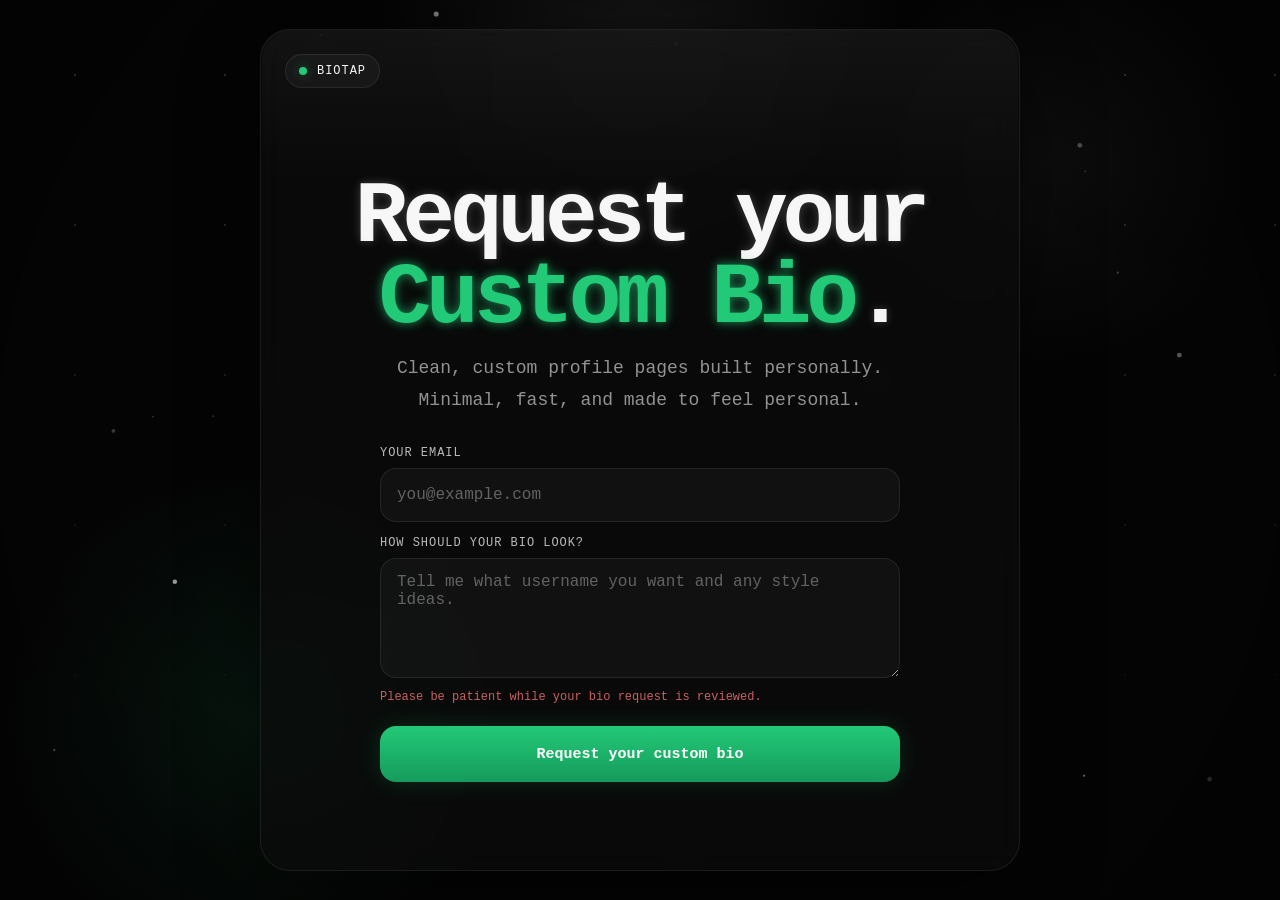
==== index.html @ 5b909a06 "Add files via upload" ====
<!DOCTYPE html>
<html lang="en">
<head>
    <meta charset="UTF-8" />
    <meta name="viewport" content="width=device-width, initial-scale=1" />
    <title>Biotap</title>
    <style>
        :root {
            color-scheme: dark;
            --bg: #050505;
            --panel: rgba(255, 255, 255, 0.035);
            --border: rgba(255, 255, 255, 0.08);
            --text: rgba(255, 255, 255, 0.96);
            --muted: rgba(255, 255, 255, 0.56);
            --green: #22c977;
            --green-deep: #169b5c;
        }

        * {
            box-sizing: border-box;
        }

        html,
        body {
            margin: 0;
            min-height: 100%;
            background:
                radial-gradient(circle at top, rgba(255, 255, 255, 0.06), transparent 24%),
                radial-gradient(circle at 20% 80%, rgba(34, 201, 119, 0.09), transparent 20%),
                radial-gradient(circle at 82% 18%, rgba(255, 255, 255, 0.04), transparent 16%),
                var(--bg);
            color: var(--text);
            font-family: Consolas, "Courier New", monospace;
        }

        body {
            position: relative;
            min-height: 100vh;
            display: flex;
            align-items: center;
            justify-content: center;
            padding: 20px;
            overflow: hidden;
            user-select: none;
            -webkit-user-select: none;
        }

        body::before {
            content: "";
            position: fixed;
            inset: 0;
            pointer-events: none;
            opacity: 0.24;
            background-image: radial-gradient(circle, rgba(255, 255, 255, 0.88) 0 1px, transparent 1.5px);
            background-size: 150px 150px;
            mask-image: linear-gradient(180deg, rgba(0, 0, 0, 0.95), transparent 90%);
        }

        body::after {
            content: "";
            position: fixed;
            inset: 0;
            pointer-events: none;
            background: radial-gradient(circle at center, transparent 46%, rgba(0, 0, 0, 0.3) 100%);
        }

        #particles {
            position: fixed;
            inset: 0;
            width: 100%;
            height: 100%;
            pointer-events: none;
            z-index: 0;
        }

        .shell {
            position: relative;
            width: min(760px, 100%);
            padding: 24px;
            border-radius: 30px;
            background: rgba(12, 12, 12, 0.68);
            border: 1px solid var(--border);
            box-shadow:
                0 30px 80px rgba(0, 0, 0, 0.42),
                inset 0 1px 0 rgba(255, 255, 255, 0.05);
            backdrop-filter: blur(16px);
            -webkit-backdrop-filter: blur(16px);
            z-index: 1;
        }

        .shell::before {
            content: "";
            position: absolute;
            inset: 1px;
            border-radius: 29px;
            pointer-events: none;
            background: linear-gradient(180deg, rgba(255, 255, 255, 0.04), transparent 18%);
        }

        .brand {
            position: relative;
            display: inline-flex;
            align-items: center;
            gap: 10px;
            padding: 9px 13px;
            border-radius: 999px;
            background: var(--panel);
            border: 1px solid var(--border);
            font-size: 12px;
            letter-spacing: 0.08em;
            text-transform: uppercase;
        }

        .brand-dot {
            width: 8px;
            height: 8px;
            border-radius: 50%;
            background: var(--green);
            box-shadow: 0 0 12px rgba(34, 201, 119, 0.4);
        }

        .brand-tooltip {
            position: absolute;
            left: 0;
            bottom: calc(100% + 12px);
            transform: translateY(4px);
            padding: 8px 12px;
            border-radius: 999px;
            background: rgba(14, 14, 14, 0.84);
            border: 1px solid rgba(255, 255, 255, 0.08);
            box-shadow:
                0 10px 24px rgba(0, 0, 0, 0.24),
                inset 0 1px 0 rgba(255, 255, 255, 0.05);
            color: rgba(255, 255, 255, 0.92);
            font-size: 11px;
            letter-spacing: 0.04em;
            white-space: nowrap;
            opacity: 0;
            pointer-events: none;
            transition: opacity 0.18s ease, transform 0.18s ease;
        }

        .brand:hover .brand-tooltip {
            opacity: 1;
            transform: translateY(0);
        }

        .brand-tooltip-value {
            color: #9cff57;
            text-shadow:
                0 0 8px rgba(156, 255, 87, 0.55),
                0 0 16px rgba(156, 255, 87, 0.28);
        }

        .hero {
            padding: 72px 18px 64px;
            text-align: center;
        }

        h1 {
            margin: 18px 0 14px;
            font-size: clamp(44px, 9vw, 88px);
            line-height: 0.92;
            letter-spacing: -0.06em;
            text-shadow:
                0 0 8px rgba(255, 255, 255, 0.18),
                0 0 18px rgba(255, 255, 255, 0.08);
        }

        .hero-glow {
            display: inline-block;
            color: var(--green);
            text-shadow:
                0 0 8px rgba(34, 201, 119, 0.55),
                0 0 16px rgba(34, 201, 119, 0.28);
            animation: hero-glow-shift 4.6s ease-in-out infinite;
        }

        .hero-glow.fx-active {
            animation:
                hero-glow-shift 4.6s ease-in-out infinite,
                hero-flicker 0.42s steps(1, end) 1,
                hero-jitter 0.42s ease-in-out 1;
        }

        p {
            max-width: 520px;
            margin: 0 auto;
            color: var(--muted);
            font-size: clamp(15px, 2vw, 18px);
            line-height: 1.75;
        }

        .request-form {
            width: min(520px, 100%);
            margin: 30px auto 0;
            display: grid;
            gap: 14px;
            text-align: left;
        }

        .field {
            display: grid;
            gap: 8px;
        }

        .field-label {
            color: rgba(255, 255, 255, 0.72);
            font-size: 12px;
            letter-spacing: 0.08em;
            text-transform: uppercase;
        }

        .field-input,
        .field-textarea {
            width: 100%;
            border: 1px solid var(--border);
            border-radius: 16px;
            background: rgba(255, 255, 255, 0.035);
            color: var(--text);
            font: inherit;
            outline: none;
            user-select: text;
            -webkit-user-select: text;
            transition: border-color 0.18s ease, background 0.18s ease, box-shadow 0.18s ease;
        }

        .field-input {
            height: 54px;
            padding: 0 16px;
        }

        .field-textarea {
            min-height: 120px;
            padding: 14px 16px;
            resize: vertical;
        }

        .field-input::placeholder,
        .field-textarea::placeholder {
            color: rgba(255, 255, 255, 0.34);
        }

        .field-input:focus,
        .field-textarea:focus {
            border-color: rgba(34, 201, 119, 0.48);
            background: rgba(255, 255, 255, 0.05);
            box-shadow: 0 0 0 4px rgba(34, 201, 119, 0.08);
        }

        .field-note {
            margin-top: 2px;
            color: rgba(255, 120, 120, 0.78);
            font-size: 12px;
            line-height: 1.5;
        }

        .cta {
            min-width: 184px;
            height: 56px;
            padding: 0 24px;
            margin-top: 6px;
            border: 0;
            border-radius: 16px;
            display: inline-flex;
            align-items: center;
            justify-content: center;
            text-decoration: none;
            color: #fff;
            font: inherit;
            font-size: 15px;
            font-weight: 700;
            cursor: pointer;
            background: linear-gradient(180deg, var(--green), var(--green-deep));
            box-shadow: 0 0 24px rgba(34, 201, 119, 0.18);
            transition: transform 0.18s ease, filter 0.18s ease;
        }

        .cta:hover {
            transform: translateY(-2px);
            filter: brightness(1.04);
        }

        .success-note {
            margin: 18px auto 0;
            width: fit-content;
            max-width: 100%;
            padding: 10px 14px;
            border-radius: 999px;
            background: rgba(34, 201, 119, 0.12);
            border: 1px solid rgba(34, 201, 119, 0.22);
            color: rgba(255, 255, 255, 0.92);
            font-size: 13px;
            letter-spacing: 0.04em;
            display: none;
        }

        .success-note.visible {
            display: inline-flex;
            align-items: center;
            justify-content: center;
        }

        .success-note.error {
            background: rgba(255, 90, 90, 0.12);
            border-color: rgba(255, 90, 90, 0.22);
        }

        @keyframes hero-glow-shift {
            0%,
            100% {
                text-shadow:
                    0 0 8px rgba(34, 201, 119, 0.55),
                    0 0 16px rgba(34, 201, 119, 0.28);
            }

            50% {
                text-shadow:
                    0 0 10px rgba(34, 201, 119, 0.72),
                    0 0 24px rgba(34, 201, 119, 0.34);
            }
        }

        @keyframes hero-flicker {
            0%,
            100% {
                opacity: 1;
            }

            18%,
            42%,
            68% {
                opacity: 0.72;
            }

            26%,
            55%,
            78% {
                opacity: 0.92;
            }
        }

        @keyframes hero-jitter {
            0%,
            100% {
                transform: translate(0, 0);
            }

            20% {
                transform: translate(-2px, 0);
            }

            40% {
                transform: translate(2px, 0);
            }

            60% {
                transform: translate(-2px, 1px);
            }

            80% {
                transform: translate(2px, -1px);
            }
        }

        @media (max-width: 640px) {
            body {
                padding: 14px;
            }

            .shell {
                padding: 16px;
                border-radius: 24px;
            }

            .hero {
                padding: 54px 8px 48px;
            }
        }
    </style>
</head>
<body>
    <canvas id="particles"></canvas>

    <main class="shell">
        <div class="brand">
            <span class="brand-dot"></span>
            Biotap
            <span class="brand-tooltip">Total users: <span class="brand-tooltip-value">4</span></span>
        </div>

        <section class="hero">
            <h1>Request your <span class="hero-glow">Custom Bio</span>.</h1>
            <p>
                Clean, custom profile pages built personally.
                Minimal, fast, and made to feel personal.
            </p>
            <form class="request-form" id="request-form" action="https://formspree.io/f/mbdpnjya" method="POST">
                <label class="field">
                    <span class="field-label">Your email</span>
                    <input class="field-input" type="email" name="email" placeholder="you@example.com" required />
                </label>

                <label class="field">
                    <span class="field-label">How should your bio look?</span>
                    <textarea
                        class="field-textarea"
                        name="message"
                        placeholder="Tell me what username you want and any style ideas."
                        required
                    ></textarea>
                    <span class="field-note">Please be patient while your bio request is reviewed.</span>
                </label>

                <button class="cta" id="request-submit" type="submit">Request your custom bio</button>
            </form>
            <div class="success-note" id="success-note">Email sent.</div>
        </section>
    </main>

    <script>
        const requestForm = document.getElementById("request-form");
        const requestSubmit = document.getElementById("request-submit");
        const successNote = document.getElementById("success-note");

        if (requestForm && requestSubmit && successNote) {
            requestForm.addEventListener("submit", async (event) => {
                event.preventDefault();

                successNote.classList.remove("visible", "error");
                requestSubmit.disabled = true;
                requestSubmit.textContent = "Sending...";

                try {
                    const response = await fetch(requestForm.action, {
                        method: "POST",
                        body: new FormData(requestForm),
                        headers: {
                            Accept: "application/json"
                        }
                    });

                    if (!response.ok) {
                        throw new Error("Form submission failed");
                    }

                    requestForm.reset();
                    successNote.textContent = "Email sent.";
                    successNote.classList.add("visible");
                } catch (error) {
                    successNote.textContent = "Something went wrong. Please try again.";
                    successNote.classList.add("visible", "error");
                } finally {
                    requestSubmit.disabled = false;
                    requestSubmit.textContent = "Request your custom bio";
                }
            });
        }
    </script>

    <script>
        const particlesCanvas = document.getElementById("particles");
        const heroGlow = document.querySelector(".hero-glow");

        if (particlesCanvas) {
            const ctx = particlesCanvas.getContext("2d");
            const particles = [];
            const particleCount = 44;

            function resizeParticles() {
                particlesCanvas.width = window.innerWidth;
                particlesCanvas.height = window.innerHeight;
            }

            function seedParticles() {
                particles.length = 0;

                for (let i = 0; i < particleCount; i += 1) {
                    particles.push({
                        x: Math.random() * particlesCanvas.width,
                        y: Math.random() * particlesCanvas.height,
                        size: Math.random() * 2.4 + 0.6,
                        speedY: Math.random() * 0.6 + 0.2,
                        drift: (Math.random() - 0.5) * 0.18,
                        alpha: Math.random() * 0.5 + 0.15
                    });
                }
            }

            function drawParticles() {
                ctx.clearRect(0, 0, particlesCanvas.width, particlesCanvas.height);

                for (const particle of particles) {
                    particle.x += particle.drift;
                    particle.y += particle.speedY;

                    if (particle.y > particlesCanvas.height + 8) {
                        particle.y = -8;
                        particle.x = Math.random() * particlesCanvas.width;
                    }

                    if (particle.x < -8) {
                        particle.x = particlesCanvas.width + 8;
                    } else if (particle.x > particlesCanvas.width + 8) {
                        particle.x = -8;
                    }

                    ctx.beginPath();
                    ctx.arc(particle.x, particle.y, particle.size, 0, Math.PI * 2);
                    ctx.fillStyle = `rgba(255,255,255,${particle.alpha})`;
                    ctx.fill();
                }

                window.requestAnimationFrame(drawParticles);
            }

            resizeParticles();
            seedParticles();
            drawParticles();
            window.addEventListener("resize", () => {
                resizeParticles();
                seedParticles();
            });
        }

        if (heroGlow) {
            function triggerGlowFx() {
                heroGlow.classList.remove("fx-active");
                void heroGlow.offsetWidth;
                heroGlow.classList.add("fx-active");

                window.setTimeout(() => {
                    heroGlow.classList.remove("fx-active");
                }, 420);

                const nextDelay = 950 + Math.random() * 1200;
                window.setTimeout(triggerGlowFx, nextDelay);
            }

            window.setTimeout(triggerGlowFx, 1800);
        }
    </script>
</body>
</html>
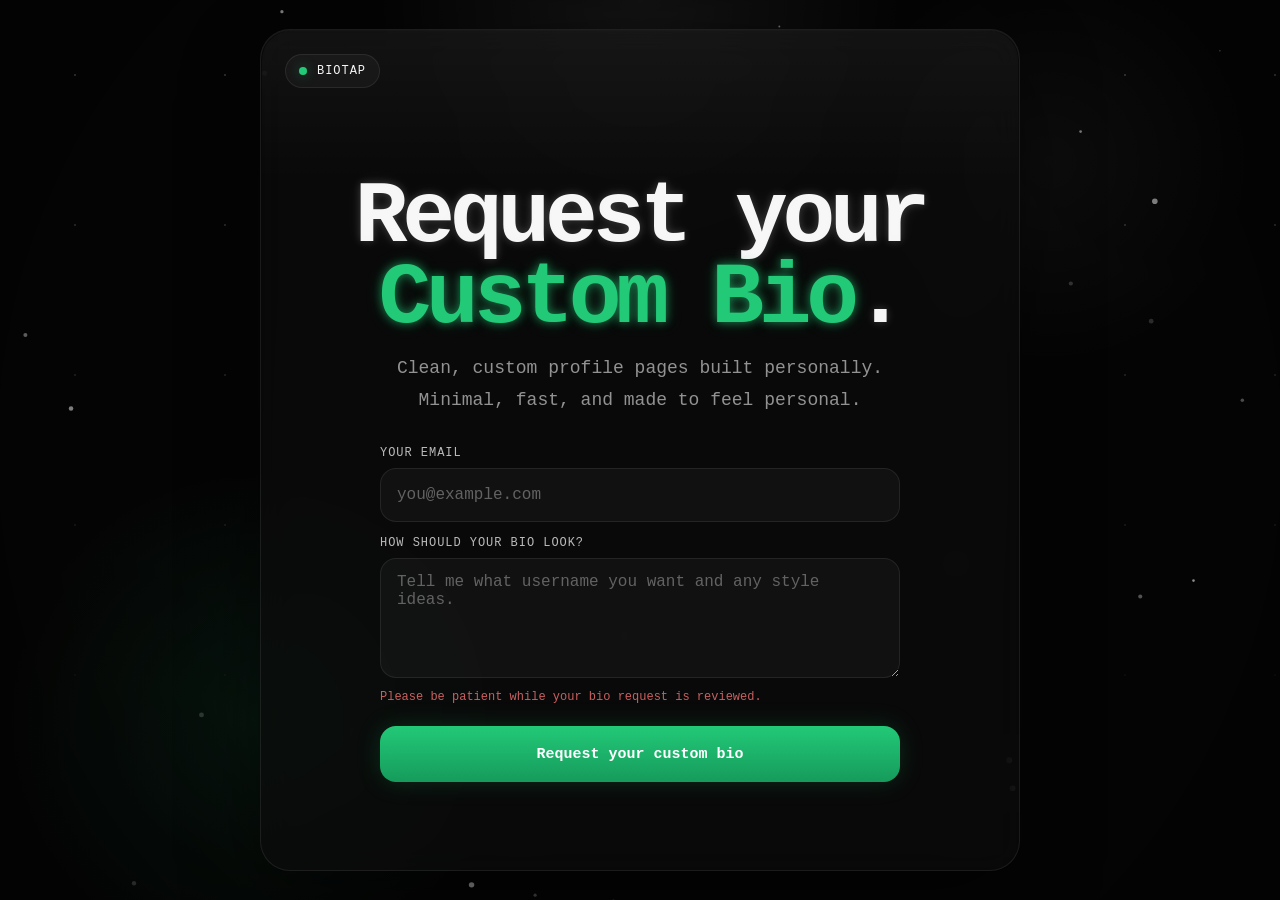
==== commit 0a564c82: "Add files via upload" ====
--- a/index.html
+++ b/index.html
@@ -386,7 +386,7 @@
         <div class="brand">
             <span class="brand-dot"></span>
             Biotap
-            <span class="brand-tooltip">Total users: <span class="brand-tooltip-value">4</span></span>
+            <span class="brand-tooltip">Total users: <span class="brand-tooltip-value">5</span></span>
         </div>
 
         <section class="hero">
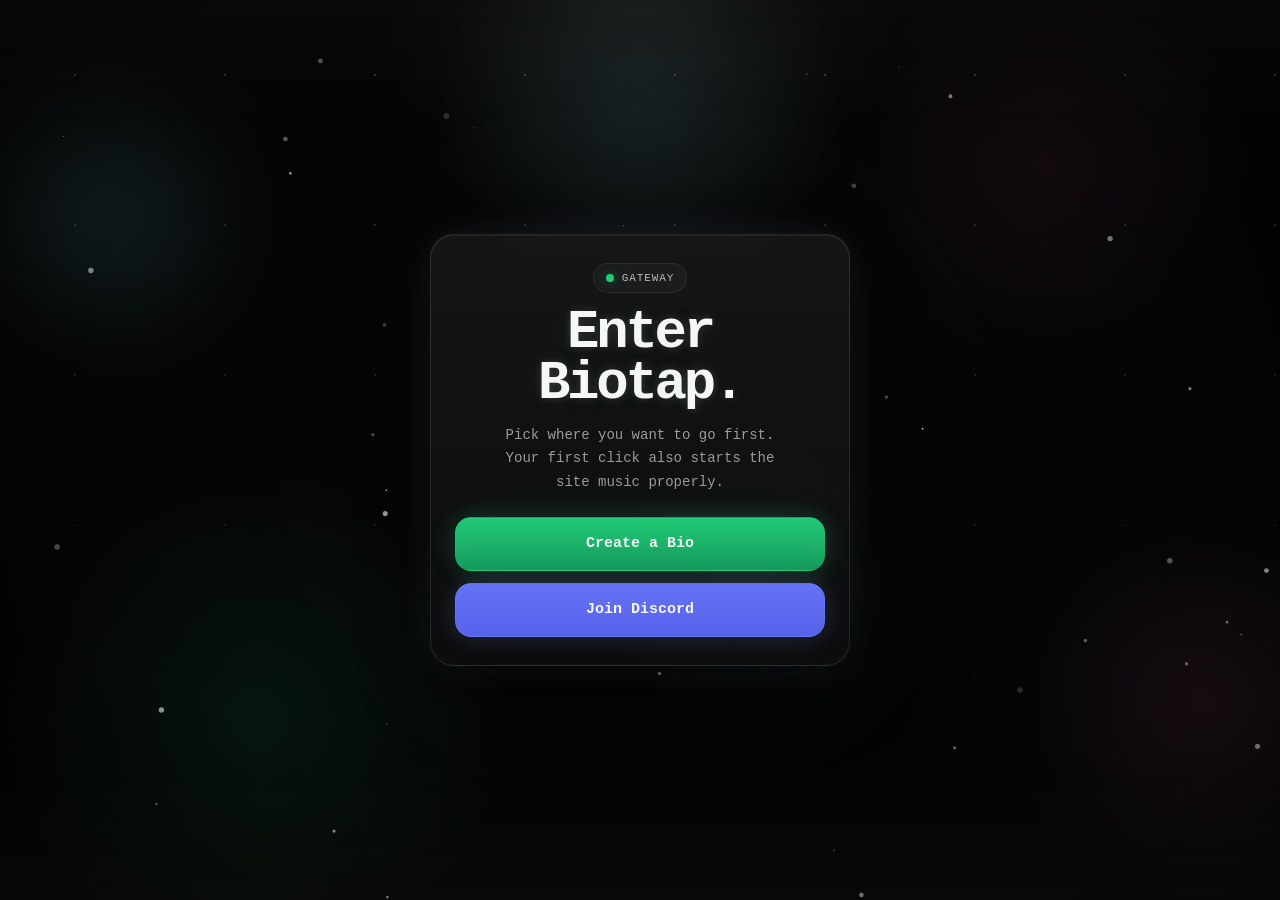
==== commit 1a18f101: "Add files via upload" ====
--- a/index.html
+++ b/index.html
@@ -14,6 +14,8 @@
             --muted: rgba(255, 255, 255, 0.56);
             --green: #22c977;
             --green-deep: #169b5c;
+            --teal: #79f0ff;
+            --pink: #ff78c3;
         }
 
         * {
@@ -25,9 +27,10 @@
             margin: 0;
             min-height: 100%;
             background:
+                radial-gradient(circle at 50% 12%, rgba(121, 240, 255, 0.08), transparent 20%),
                 radial-gradient(circle at top, rgba(255, 255, 255, 0.06), transparent 24%),
                 radial-gradient(circle at 20% 80%, rgba(34, 201, 119, 0.09), transparent 20%),
-                radial-gradient(circle at 82% 18%, rgba(255, 255, 255, 0.04), transparent 16%),
+                radial-gradient(circle at 82% 18%, rgba(255, 120, 195, 0.06), transparent 16%),
                 var(--bg);
             color: var(--text);
             font-family: Consolas, "Courier New", monospace;
@@ -45,6 +48,43 @@
             -webkit-user-select: none;
         }
 
+        .ambient-orb {
+            position: fixed;
+            border-radius: 999px;
+            pointer-events: none;
+            filter: blur(22px);
+            opacity: 0.28;
+            mix-blend-mode: screen;
+            z-index: 0;
+            animation: orb-float 12s ease-in-out infinite alternate;
+        }
+
+        .ambient-orb.one {
+            width: 320px;
+            height: 320px;
+            top: 6%;
+            left: -4%;
+            background: radial-gradient(circle, rgba(121, 240, 255, 0.42), transparent 70%);
+        }
+
+        .ambient-orb.two {
+            width: 360px;
+            height: 360px;
+            right: -8%;
+            bottom: 2%;
+            background: radial-gradient(circle, rgba(255, 120, 195, 0.32), transparent 70%);
+            animation-delay: -3s;
+        }
+
+        .ambient-orb.three {
+            width: 240px;
+            height: 240px;
+            top: 52%;
+            left: 50%;
+            background: radial-gradient(circle, rgba(34, 201, 119, 0.24), transparent 72%);
+            animation-delay: -6s;
+        }
+
         body::before {
             content: "";
             position: fixed;
@@ -61,7 +101,9 @@
             position: fixed;
             inset: 0;
             pointer-events: none;
-            background: radial-gradient(circle at center, transparent 46%, rgba(0, 0, 0, 0.3) 100%);
+            background:
+                linear-gradient(180deg, rgba(255, 255, 255, 0.015), transparent 14%, transparent 86%, rgba(255, 255, 255, 0.015)),
+                radial-gradient(circle at center, transparent 46%, rgba(0, 0, 0, 0.3) 100%);
         }
 
         #particles {
@@ -78,14 +120,28 @@
             width: min(760px, 100%);
             padding: 24px;
             border-radius: 30px;
-            background: rgba(12, 12, 12, 0.68);
-            border: 1px solid var(--border);
+            background:
+                linear-gradient(180deg, rgba(255, 255, 255, 0.03), rgba(255, 255, 255, 0.008)),
+                rgba(12, 12, 12, 0.68);
+            border: 1px solid rgba(255, 255, 255, 0.09);
             box-shadow:
                 0 30px 80px rgba(0, 0, 0, 0.42),
+                0 0 40px rgba(121, 240, 255, 0.07),
+                0 0 80px rgba(255, 120, 195, 0.05),
                 inset 0 1px 0 rgba(255, 255, 255, 0.05);
             backdrop-filter: blur(16px);
             -webkit-backdrop-filter: blur(16px);
             z-index: 1;
+            overflow: hidden;
+            transform: translateZ(0);
+        }
+
+        .shell.gateway-mode {
+            background: transparent;
+            border-color: transparent;
+            box-shadow: none;
+            backdrop-filter: none;
+            -webkit-backdrop-filter: none;
         }
 
         .shell::before {
@@ -95,6 +151,23 @@
             border-radius: 29px;
             pointer-events: none;
             background: linear-gradient(180deg, rgba(255, 255, 255, 0.04), transparent 18%);
+        }
+
+        .shell::after {
+            content: "";
+            position: absolute;
+            inset: -20%;
+            pointer-events: none;
+            background:
+                linear-gradient(115deg, transparent 30%, rgba(255, 255, 255, 0.055) 48%, transparent 62%);
+            opacity: 0.42;
+            transform: translateX(-42%) rotate(8deg);
+            animation: shell-sweep 7.8s linear infinite;
+        }
+
+        .shell.gateway-mode::before,
+        .shell.gateway-mode::after {
+            opacity: 0;
         }
 
         .brand {
@@ -109,6 +182,14 @@
             font-size: 12px;
             letter-spacing: 0.08em;
             text-transform: uppercase;
+            box-shadow:
+                0 0 18px rgba(121, 240, 255, 0.06),
+                inset 0 1px 0 rgba(255, 255, 255, 0.04);
+        }
+
+        .shell.gateway-mode .brand {
+            opacity: 0;
+            pointer-events: none;
         }
 
         .brand-dot {
@@ -116,7 +197,9 @@
             height: 8px;
             border-radius: 50%;
             background: var(--green);
-            box-shadow: 0 0 12px rgba(34, 201, 119, 0.4);
+            box-shadow:
+                0 0 12px rgba(34, 201, 119, 0.4),
+                0 0 24px rgba(34, 201, 119, 0.2);
         }
 
         .brand-tooltip {
@@ -155,6 +238,144 @@
         .hero {
             padding: 72px 18px 64px;
             text-align: center;
+            position: relative;
+            transition: opacity 0.45s ease, transform 0.45s ease;
+        }
+
+        .hero.is-hidden {
+            opacity: 0;
+            transform: translateY(12px);
+            pointer-events: none;
+        }
+
+        .gateway {
+            position: absolute;
+            inset: 24px;
+            z-index: 3;
+            display: flex;
+            align-items: center;
+            justify-content: center;
+            transition: opacity 0.4s ease, visibility 0.4s ease;
+        }
+
+        .gateway.is-hidden {
+            opacity: 0;
+            visibility: hidden;
+            pointer-events: none;
+        }
+
+        .gateway-card {
+            width: min(420px, 100%);
+            padding: 28px 24px;
+            border-radius: 24px;
+            border: 1px solid rgba(255, 255, 255, 0.1);
+            background:
+                linear-gradient(180deg, rgba(255, 255, 255, 0.05), rgba(255, 255, 255, 0.015)),
+                rgba(10, 10, 10, 0.82);
+            box-shadow:
+                0 28px 70px rgba(0, 0, 0, 0.42),
+                0 0 36px rgba(121, 240, 255, 0.08),
+                0 0 60px rgba(255, 120, 195, 0.05),
+                inset 0 1px 0 rgba(255, 255, 255, 0.05);
+            backdrop-filter: blur(18px);
+            -webkit-backdrop-filter: blur(18px);
+            text-align: center;
+        }
+
+        .gateway-kicker {
+            display: inline-flex;
+            align-items: center;
+            gap: 8px;
+            margin-bottom: 14px;
+            padding: 8px 12px;
+            border-radius: 999px;
+            border: 1px solid rgba(255, 255, 255, 0.08);
+            background: rgba(255, 255, 255, 0.03);
+            color: rgba(255, 255, 255, 0.7);
+            font-size: 11px;
+            letter-spacing: 0.08em;
+            text-transform: uppercase;
+        }
+
+        .gateway-title {
+            margin: 0;
+            font-size: clamp(32px, 7vw, 54px);
+            line-height: 0.95;
+            letter-spacing: -0.06em;
+            text-shadow:
+                0 0 10px rgba(255, 255, 255, 0.14),
+                0 0 28px rgba(121, 240, 255, 0.08);
+        }
+
+        .gateway-copy {
+            margin: 14px auto 0;
+            max-width: 300px;
+            color: rgba(255, 255, 255, 0.58);
+            font-size: 14px;
+            line-height: 1.7;
+        }
+
+        .gateway-actions {
+            margin-top: 22px;
+            display: grid;
+            gap: 12px;
+        }
+
+        .gateway-btn {
+            width: 100%;
+            min-height: 54px;
+            padding: 0 18px;
+            border: 1px solid rgba(255, 255, 255, 0.1);
+            border-radius: 16px;
+            background:
+                linear-gradient(180deg, rgba(255, 255, 255, 0.045), rgba(255, 255, 255, 0.02)),
+                rgba(255, 255, 255, 0.02);
+            color: rgba(255, 255, 255, 0.95);
+            font: inherit;
+            font-size: 15px;
+            font-weight: 700;
+            cursor: pointer;
+            box-shadow:
+                0 0 16px rgba(121, 240, 255, 0.05),
+                inset 0 1px 0 rgba(255, 255, 255, 0.03);
+            transition: transform 0.18s ease, border-color 0.18s ease, box-shadow 0.18s ease, filter 0.18s ease;
+        }
+
+        .gateway-btn:hover {
+            transform: translateY(-1px);
+            border-color: rgba(121, 240, 255, 0.16);
+            box-shadow:
+                0 0 22px rgba(121, 240, 255, 0.09),
+                inset 0 1px 0 rgba(255, 255, 255, 0.04);
+        }
+
+        .gateway-btn.primary {
+            background: linear-gradient(180deg, var(--green), var(--green-deep));
+            border-color: rgba(34, 201, 119, 0.22);
+            box-shadow:
+                0 0 24px rgba(34, 201, 119, 0.18),
+                0 0 42px rgba(121, 240, 255, 0.08);
+        }
+
+        .gateway-btn.primary:hover {
+            filter: brightness(1.04);
+            border-color: rgba(34, 201, 119, 0.3);
+        }
+
+        .gateway-btn.discord {
+            background: linear-gradient(180deg, #6673f6, #5662ea);
+            border-color: rgba(114, 137, 218, 0.3);
+            box-shadow:
+                0 0 22px rgba(114, 137, 218, 0.2),
+                0 0 44px rgba(114, 137, 218, 0.08);
+        }
+
+        .gateway-btn.discord:hover {
+            filter: brightness(1.05);
+            border-color: rgba(114, 137, 218, 0.42);
+            box-shadow:
+                0 0 28px rgba(114, 137, 218, 0.26),
+                0 0 52px rgba(114, 137, 218, 0.12);
         }
 
         h1 {
@@ -164,7 +385,8 @@
             letter-spacing: -0.06em;
             text-shadow:
                 0 0 8px rgba(255, 255, 255, 0.18),
-                0 0 18px rgba(255, 255, 255, 0.08);
+                0 0 18px rgba(255, 255, 255, 0.08),
+                0 0 56px rgba(255, 255, 255, 0.06);
         }
 
         .hero-glow {
@@ -172,7 +394,8 @@
             color: var(--green);
             text-shadow:
                 0 0 8px rgba(34, 201, 119, 0.55),
-                0 0 16px rgba(34, 201, 119, 0.28);
+                0 0 16px rgba(34, 201, 119, 0.28),
+                0 0 36px rgba(121, 240, 255, 0.14);
             animation: hero-glow-shift 4.6s ease-in-out infinite;
         }
 
@@ -189,6 +412,7 @@
             color: var(--muted);
             font-size: clamp(15px, 2vw, 18px);
             line-height: 1.75;
+            text-shadow: 0 0 16px rgba(255, 255, 255, 0.04);
         }
 
         .request-form {
@@ -197,6 +421,8 @@
             display: grid;
             gap: 14px;
             text-align: left;
+            position: relative;
+            z-index: 1;
         }
 
         .field {
@@ -214,15 +440,20 @@
         .field-input,
         .field-textarea {
             width: 100%;
-            border: 1px solid var(--border);
+            border: 1px solid rgba(255, 255, 255, 0.1);
             border-radius: 16px;
-            background: rgba(255, 255, 255, 0.035);
+            background:
+                linear-gradient(180deg, rgba(255, 255, 255, 0.04), rgba(255, 255, 255, 0.02)),
+                rgba(255, 255, 255, 0.03);
             color: var(--text);
             font: inherit;
             outline: none;
             user-select: text;
             -webkit-user-select: text;
-            transition: border-color 0.18s ease, background 0.18s ease, box-shadow 0.18s ease;
+            transition: border-color 0.18s ease, background 0.18s ease, box-shadow 0.18s ease, transform 0.18s ease;
+            box-shadow:
+                0 0 0 rgba(0, 0, 0, 0),
+                inset 0 1px 0 rgba(255, 255, 255, 0.03);
         }
 
         .field-input {
@@ -245,7 +476,10 @@
         .field-textarea:focus {
             border-color: rgba(34, 201, 119, 0.48);
             background: rgba(255, 255, 255, 0.05);
-            box-shadow: 0 0 0 4px rgba(34, 201, 119, 0.08);
+            box-shadow:
+                0 0 0 4px rgba(34, 201, 119, 0.08),
+                0 0 22px rgba(121, 240, 255, 0.08);
+            transform: translateY(-1px);
         }
 
         .field-note {
@@ -272,13 +506,57 @@
             font-weight: 700;
             cursor: pointer;
             background: linear-gradient(180deg, var(--green), var(--green-deep));
-            box-shadow: 0 0 24px rgba(34, 201, 119, 0.18);
+            box-shadow:
+                0 0 24px rgba(34, 201, 119, 0.18),
+                0 0 42px rgba(121, 240, 255, 0.08);
             transition: transform 0.18s ease, filter 0.18s ease;
         }
 
         .cta:hover {
             transform: translateY(-2px);
             filter: brightness(1.04);
+        }
+
+        .music-toggle {
+            position: absolute;
+            top: 24px;
+            right: 24px;
+            z-index: 2;
+            width: 42px;
+            height: 42px;
+            border: 1px solid rgba(255, 255, 255, 0.1);
+            border-radius: 999px;
+            background: rgba(255, 255, 255, 0.04);
+            color: rgba(255, 255, 255, 0.92);
+            font: inherit;
+            font-size: 16px;
+            cursor: pointer;
+            display: inline-flex;
+            align-items: center;
+            justify-content: center;
+            box-shadow:
+                0 0 18px rgba(121, 240, 255, 0.08),
+                inset 0 1px 0 rgba(255, 255, 255, 0.04);
+            backdrop-filter: blur(10px);
+            -webkit-backdrop-filter: blur(10px);
+            transition: transform 0.18s ease, border-color 0.18s ease, box-shadow 0.18s ease;
+        }
+
+        .music-toggle:hover {
+            transform: translateY(-1px) scale(1.03);
+            border-color: rgba(121, 240, 255, 0.18);
+            box-shadow:
+                0 0 26px rgba(121, 240, 255, 0.12),
+                inset 0 1px 0 rgba(255, 255, 255, 0.05);
+        }
+
+        .music-toggle.is-muted {
+            opacity: 0.78;
+        }
+
+        .music-toggle.is-hidden {
+            opacity: 0;
+            pointer-events: none;
         }
 
         .success-note {
@@ -311,13 +589,15 @@
             100% {
                 text-shadow:
                     0 0 8px rgba(34, 201, 119, 0.55),
-                    0 0 16px rgba(34, 201, 119, 0.28);
+                    0 0 16px rgba(34, 201, 119, 0.28),
+                    0 0 36px rgba(121, 240, 255, 0.14);
             }
 
             50% {
                 text-shadow:
                     0 0 10px rgba(34, 201, 119, 0.72),
-                    0 0 24px rgba(34, 201, 119, 0.34);
+                    0 0 24px rgba(34, 201, 119, 0.34),
+                    0 0 52px rgba(121, 240, 255, 0.18);
             }
         }
 
@@ -363,6 +643,26 @@
             }
         }
 
+        @keyframes orb-float {
+            0% {
+                transform: translate3d(0, 0, 0) scale(1);
+            }
+
+            100% {
+                transform: translate3d(20px, -18px, 0) scale(1.08);
+            }
+        }
+
+        @keyframes shell-sweep {
+            0% {
+                transform: translateX(-42%) rotate(8deg);
+            }
+
+            100% {
+                transform: translateX(46%) rotate(8deg);
+            }
+        }
+
         @media (max-width: 640px) {
             body {
                 padding: 14px;
@@ -380,16 +680,40 @@
     </style>
 </head>
 <body>
+    <audio id="page-music" loop>
+        <source src="./websitemusic.mp3" type="audio/mpeg" />
+    </audio>
     <canvas id="particles"></canvas>
-
-    <main class="shell">
+    <div class="ambient-orb one" aria-hidden="true"></div>
+    <div class="ambient-orb two" aria-hidden="true"></div>
+    <div class="ambient-orb three" aria-hidden="true"></div>
+
+    <main class="shell gateway-mode" id="main-shell">
+        <button class="music-toggle is-hidden" id="music-toggle" type="button" aria-label="Toggle music">||</button>
         <div class="brand">
             <span class="brand-dot"></span>
             Biotap
             <span class="brand-tooltip">Total users: <span class="brand-tooltip-value">5</span></span>
         </div>
 
-        <section class="hero">
+        <section class="gateway" id="gateway">
+            <div class="gateway-card">
+                <div class="gateway-kicker">
+                    <span class="brand-dot"></span>
+                    Gateway
+                </div>
+                <h2 class="gateway-title">Enter Biotap.</h2>
+                <p class="gateway-copy">
+                    Pick where you want to go first. Your first click also starts the site music properly.
+                </p>
+                <div class="gateway-actions">
+                    <button class="gateway-btn primary" id="open-main" type="button">Create a Bio</button>
+                    <button class="gateway-btn discord" id="open-discord" type="button">Join Discord</button>
+                </div>
+            </div>
+        </section>
+
+        <section class="hero is-hidden" id="hero">
             <h1>Request your <span class="hero-glow">Custom Bio</span>.</h1>
             <p>
                 Clean, custom profile pages built personally.
@@ -422,6 +746,89 @@
         const requestForm = document.getElementById("request-form");
         const requestSubmit = document.getElementById("request-submit");
         const successNote = document.getElementById("success-note");
+        const gateway = document.getElementById("gateway");
+        const heroSection = document.getElementById("hero");
+        const mainShell = document.getElementById("main-shell");
+        const openMain = document.getElementById("open-main");
+        const openDiscord = document.getElementById("open-discord");
+        const pageMusic = document.getElementById("page-music");
+        const musicToggle = document.getElementById("music-toggle");
+        let musicEnabled = true;
+        let musicStarted = false;
+        const discordGatewayUrl = "https://discord.gg/8MVsXPq56q";
+
+        function fadeMusicIn(targetVolume = 0.32, duration = 2000) {
+            if (!pageMusic || !musicEnabled) return;
+
+            if (!musicStarted) {
+                pageMusic.currentTime = 0;
+                pageMusic.volume = 0;
+            }
+
+            pageMusic.play().then(() => {
+                musicStarted = true;
+                const start = performance.now();
+
+                function step(now) {
+                    const progress = Math.min((now - start) / duration, 1);
+                    pageMusic.volume = targetVolume * progress;
+
+                    if (progress < 1) {
+                        requestAnimationFrame(step);
+                    }
+                }
+
+                requestAnimationFrame(step);
+            }).catch(() => {
+                /* ignore blocked playback attempts */
+            });
+        }
+
+        function startMusicFromInteraction() {
+            if (!pageMusic || !musicEnabled) {
+                return;
+            }
+            fadeMusicIn();
+        }
+
+        function revealMainSite() {
+            gateway?.classList.add("is-hidden");
+            heroSection?.classList.remove("is-hidden");
+            mainShell?.classList.remove("gateway-mode");
+            musicToggle?.classList.remove("is-hidden");
+        }
+
+        if (openMain) {
+            openMain.addEventListener("click", () => {
+                startMusicFromInteraction();
+                revealMainSite();
+            });
+        }
+
+        if (openDiscord) {
+            openDiscord.addEventListener("click", () => {
+                window.open(discordGatewayUrl, "_blank", "noopener,noreferrer");
+            });
+        }
+
+        if (musicToggle && pageMusic) {
+            musicToggle.addEventListener("click", (event) => {
+                event.stopPropagation();
+
+                if (pageMusic.paused) {
+                    musicEnabled = true;
+                    fadeMusicIn();
+                    musicToggle.textContent = "||";
+                    musicToggle.classList.remove("is-muted");
+                    return;
+                }
+
+                musicEnabled = false;
+                pageMusic.pause();
+                musicToggle.textContent = "♫";
+                musicToggle.classList.add("is-muted");
+            });
+        }
 
         if (requestForm && requestSubmit && successNote) {
             requestForm.addEventListener("submit", async (event) => {
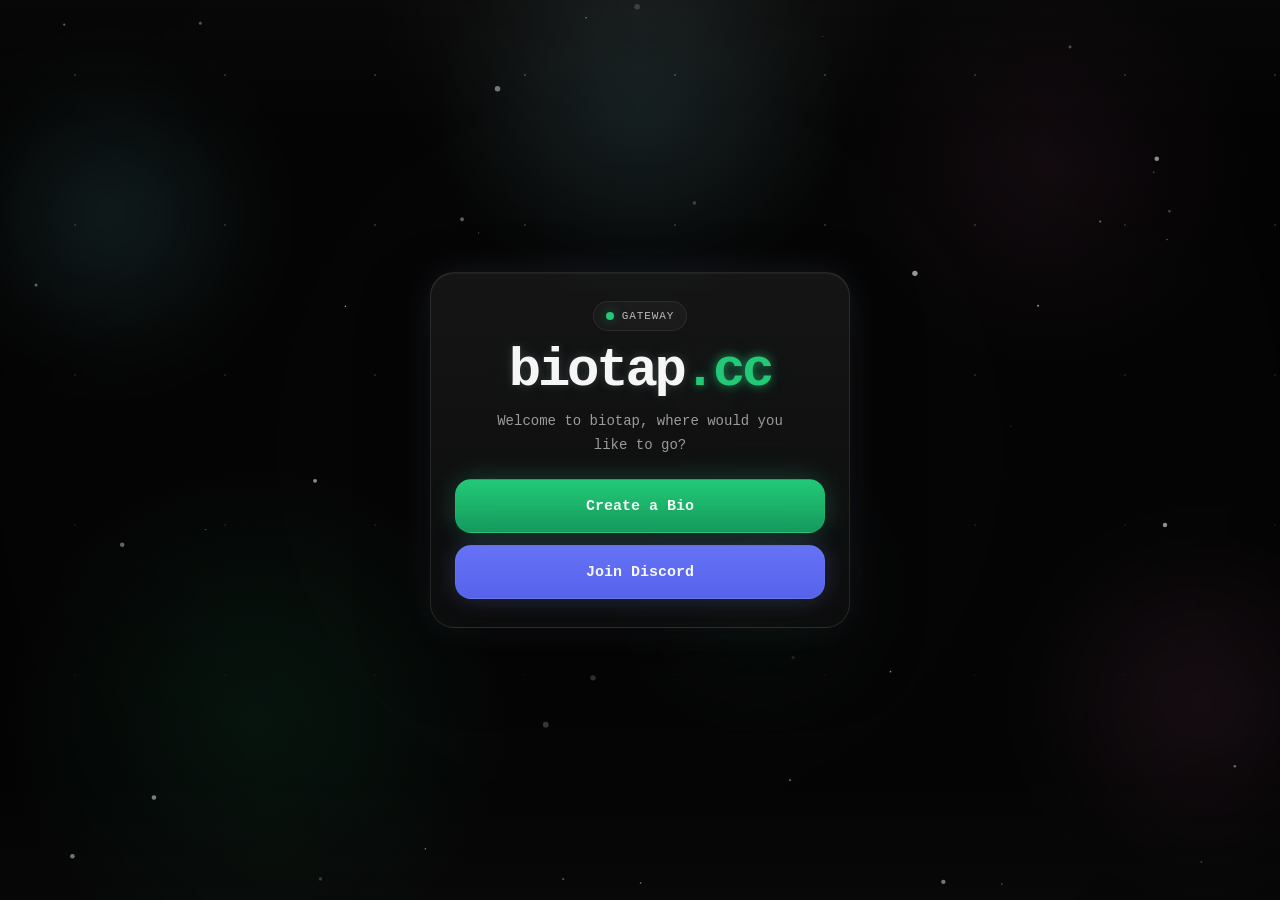
==== commit 1ba26c44: "Add files via upload" ====
--- a/index.html
+++ b/index.html
@@ -4,6 +4,7 @@
     <meta charset="UTF-8" />
     <meta name="viewport" content="width=device-width, initial-scale=1" />
     <title>Biotap</title>
+    <link rel="icon" type="image/png" href="./favicon.png" />
     <style>
         :root {
             color-scheme: dark;
@@ -305,6 +306,14 @@
             text-shadow:
                 0 0 10px rgba(255, 255, 255, 0.14),
                 0 0 28px rgba(121, 240, 255, 0.08);
+        }
+
+        .gateway-title-accent {
+            color: var(--green);
+            text-shadow:
+                0 0 8px rgba(34, 201, 119, 0.55),
+                0 0 16px rgba(34, 201, 119, 0.28),
+                0 0 34px rgba(121, 240, 255, 0.14);
         }
 
         .gateway-copy {
@@ -702,9 +711,9 @@
                     <span class="brand-dot"></span>
                     Gateway
                 </div>
-                <h2 class="gateway-title">Enter Biotap.</h2>
+                <h2 class="gateway-title">biotap<span class="gateway-title-accent">.cc</span></h2>
                 <p class="gateway-copy">
-                    Pick where you want to go first. Your first click also starts the site music properly.
+                    Welcome to biotap, where would you like to go?
                 </p>
                 <div class="gateway-actions">
                     <button class="gateway-btn primary" id="open-main" type="button">Create a Bio</button>
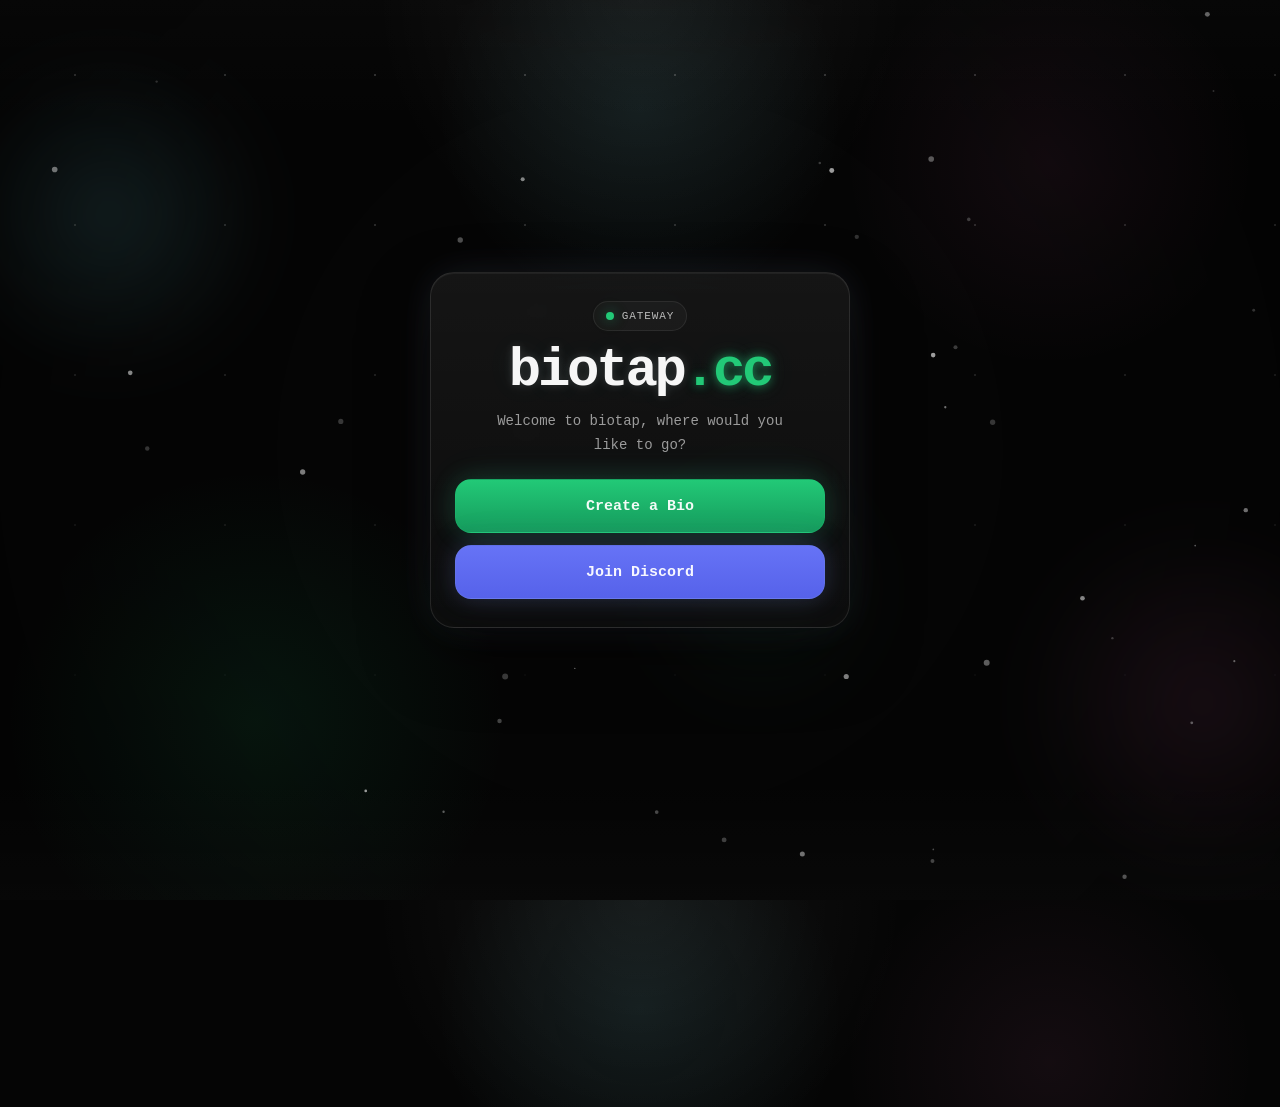
==== commit 3abf6758: "Add files via upload" ====
--- a/index.html
+++ b/index.html
@@ -133,7 +133,7 @@
             backdrop-filter: blur(16px);
             -webkit-backdrop-filter: blur(16px);
             z-index: 1;
-            overflow: hidden;
+            overflow: visible;
             transform: translateZ(0);
         }
 
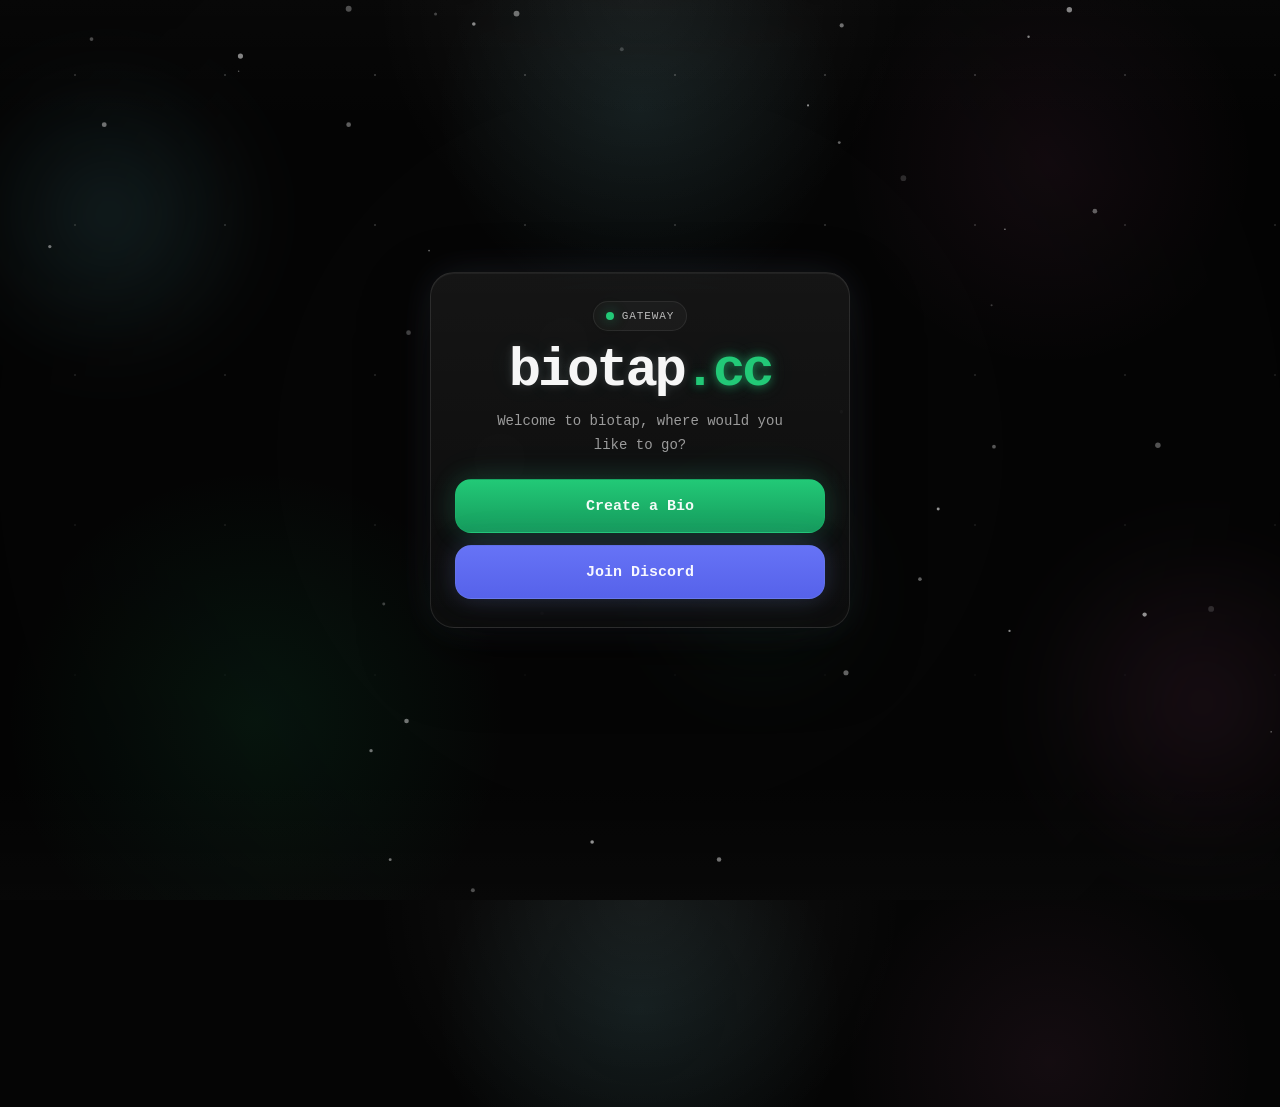
==== commit b0c4a35f: "Add files via upload" ====
--- a/index.html
+++ b/index.html
@@ -4,6 +4,17 @@
     <meta charset="UTF-8" />
     <meta name="viewport" content="width=device-width, initial-scale=1" />
     <title>Biotap</title>
+    <meta name="description" content="Clean, custom profile pages built personally. Minimal, fast, and made to feel personal." />
+    <meta property="og:title" content="biotap.cc" />
+    <meta property="og:description" content="Clean, custom profile pages built personally. Minimal, fast, and made to feel personal." />
+    <meta property="og:type" content="website" />
+    <meta property="og:url" content="https://biotap.cc" />
+    <meta property="og:image" content="https://biotap.cc/favicon.png" />
+    <meta name="twitter:card" content="summary" />
+    <meta name="twitter:title" content="biotap.cc" />
+    <meta name="twitter:description" content="Clean, custom profile pages built personally. Minimal, fast, and made to feel personal." />
+    <meta name="twitter:image" content="https://biotap.cc/favicon.png" />
+    <link rel="canonical" href="https://biotap.cc" />
     <link rel="icon" type="image/png" href="./favicon.png" />
     <style>
         :root {
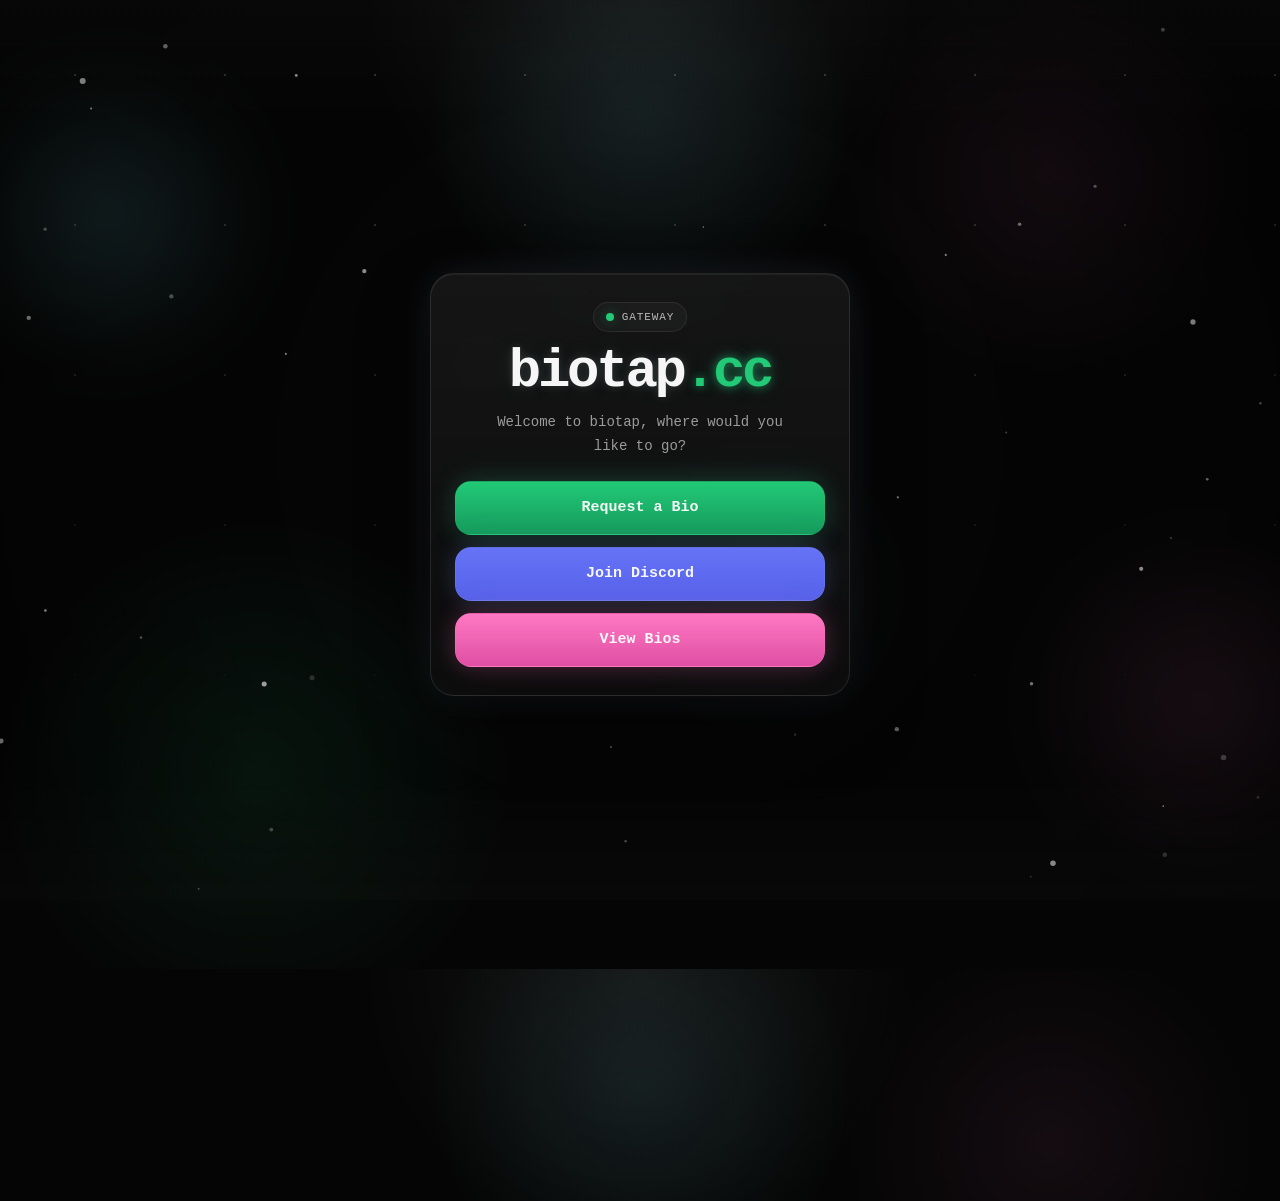
==== commit 898e7833: "Add files via upload" ====
--- a/index.html
+++ b/index.html
@@ -260,6 +260,20 @@
             pointer-events: none;
         }
 
+        .hero-view {
+            display: none;
+        }
+
+        .hero-view.is-active {
+            display: block;
+        }
+
+        .hero.is-prompting {
+            filter: blur(10px);
+            pointer-events: none;
+            user-select: none;
+        }
+
         .gateway {
             position: absolute;
             inset: 24px;
@@ -396,6 +410,22 @@
             box-shadow:
                 0 0 28px rgba(114, 137, 218, 0.26),
                 0 0 52px rgba(114, 137, 218, 0.12);
+        }
+
+        .gateway-btn.bios {
+            background: linear-gradient(180deg, #ff78c3, #df4fa3);
+            border-color: rgba(255, 120, 195, 0.28);
+            box-shadow:
+                0 0 22px rgba(255, 120, 195, 0.2),
+                0 0 44px rgba(255, 120, 195, 0.08);
+        }
+
+        .gateway-btn.bios:hover {
+            filter: brightness(1.05);
+            border-color: rgba(255, 120, 195, 0.4);
+            box-shadow:
+                0 0 28px rgba(255, 120, 195, 0.26),
+                0 0 52px rgba(255, 120, 195, 0.12);
         }
 
         h1 {
@@ -604,6 +634,201 @@
             border-color: rgba(255, 90, 90, 0.22);
         }
 
+        .bios-view {
+            max-width: 560px;
+            margin: 0 auto;
+        }
+
+        .bios-copy {
+            margin-bottom: 28px;
+        }
+
+        .bios-grid {
+            display: grid;
+            gap: 14px;
+            margin-top: 26px;
+        }
+
+        .bio-link {
+            display: flex;
+            align-items: center;
+            justify-content: center;
+            min-height: 58px;
+            padding: 0 18px;
+            border-radius: 18px;
+            border: 1px solid rgba(255, 255, 255, 0.1);
+            background:
+                linear-gradient(180deg, rgba(255, 255, 255, 0.03), rgba(255, 255, 255, 0.015)),
+                rgba(255, 255, 255, 0.02);
+            color: rgba(255, 255, 255, 0.72);
+            text-decoration: none;
+            font-size: 15px;
+            font-weight: 700;
+            letter-spacing: 0.02em;
+            box-shadow:
+                0 0 0 rgba(0, 0, 0, 0),
+                inset 0 1px 0 rgba(255, 255, 255, 0.03);
+            transition:
+                transform 0.18s ease,
+                border-color 0.18s ease,
+                box-shadow 0.18s ease,
+                color 0.18s ease,
+                background 0.18s ease;
+        }
+
+        .bio-link-accent {
+            color: var(--green);
+            text-shadow:
+                0 0 8px rgba(34, 201, 119, 0.45),
+                0 0 16px rgba(34, 201, 119, 0.22);
+            transition: color 0.18s ease, text-shadow 0.18s ease;
+        }
+
+        .bio-link:hover {
+            transform: translateY(-2px) scale(1.025);
+            color: rgba(255, 255, 255, 0.96);
+            border-color: rgba(34, 201, 119, 0.34);
+            background:
+                linear-gradient(180deg, rgba(34, 201, 119, 0.18), rgba(22, 155, 92, 0.12)),
+                rgba(34, 201, 119, 0.08);
+            box-shadow:
+                0 0 28px rgba(34, 201, 119, 0.18),
+                0 0 54px rgba(121, 240, 255, 0.08);
+        }
+
+        .bio-link:hover .bio-link-accent {
+            color: #9cff57;
+            text-shadow:
+                0 0 10px rgba(156, 255, 87, 0.6),
+                0 0 20px rgba(34, 201, 119, 0.26);
+        }
+
+        .bios-back {
+            margin-top: 18px;
+            border: 1px solid rgba(255, 90, 90, 0.22);
+            background: linear-gradient(180deg, rgba(255, 106, 106, 0.16), rgba(190, 45, 45, 0.12));
+            color: rgba(255, 255, 255, 0.94);
+            box-shadow:
+                0 0 22px rgba(255, 90, 90, 0.12),
+                0 0 42px rgba(255, 90, 90, 0.05);
+        }
+
+        .bios-back:hover {
+            transform: translateY(-1px);
+            filter: brightness(1.04);
+        }
+
+        .request-cta {
+            justify-self: center;
+            min-width: 356px;
+            max-width: 100%;
+            margin-top: 18px;
+            border: 1px solid rgba(34, 201, 119, 0.24);
+            background: linear-gradient(180deg, rgba(34, 201, 119, 0.16), rgba(22, 155, 92, 0.12));
+            box-shadow:
+                0 0 22px rgba(34, 201, 119, 0.12),
+                0 0 42px rgba(34, 201, 119, 0.05);
+        }
+
+        .request-cta:hover {
+            transform: translateY(-1px);
+            filter: brightness(1.04);
+        }
+
+        .confirm-overlay {
+            position: absolute;
+            inset: 24px;
+            z-index: 5;
+            display: flex;
+            align-items: center;
+            justify-content: center;
+            opacity: 0;
+            visibility: hidden;
+            pointer-events: none;
+            transition: opacity 0.24s ease, visibility 0.24s ease;
+        }
+
+        .confirm-overlay.is-visible {
+            opacity: 1;
+            visibility: visible;
+            pointer-events: auto;
+        }
+
+        .confirm-card {
+            width: min(420px, 100%);
+            padding: 28px 24px;
+            border-radius: 24px;
+            border: 1px solid rgba(255, 255, 255, 0.1);
+            background:
+                linear-gradient(180deg, rgba(255, 255, 255, 0.05), rgba(255, 255, 255, 0.015)),
+                rgba(10, 10, 10, 0.86);
+            box-shadow:
+                0 28px 70px rgba(0, 0, 0, 0.42),
+                0 0 36px rgba(121, 240, 255, 0.08),
+                inset 0 1px 0 rgba(255, 255, 255, 0.05);
+            backdrop-filter: blur(18px);
+            -webkit-backdrop-filter: blur(18px);
+            text-align: center;
+        }
+
+        .confirm-title {
+            margin: 0;
+            font-size: clamp(28px, 5vw, 38px);
+            letter-spacing: -0.04em;
+            line-height: 1;
+            text-shadow:
+                0 0 8px rgba(255, 255, 255, 0.15),
+                0 0 24px rgba(121, 240, 255, 0.08);
+        }
+
+        .confirm-copy {
+            margin: 14px auto 0;
+            max-width: 300px;
+            color: rgba(255, 255, 255, 0.62);
+            font-size: 14px;
+            line-height: 1.7;
+        }
+
+        .confirm-actions {
+            margin-top: 22px;
+            display: grid;
+            gap: 12px;
+        }
+
+        .confirm-btn {
+            width: 100%;
+            min-height: 54px;
+            border-radius: 16px;
+            border: 1px solid rgba(255, 255, 255, 0.1);
+            color: rgba(255, 255, 255, 0.96);
+            font: inherit;
+            font-size: 15px;
+            font-weight: 700;
+            cursor: pointer;
+            transition: transform 0.18s ease, filter 0.18s ease, box-shadow 0.18s ease, border-color 0.18s ease;
+        }
+
+        .confirm-btn:hover {
+            transform: translateY(-1px);
+            filter: brightness(1.04);
+        }
+
+        .confirm-btn.confirm {
+            background: linear-gradient(180deg, rgba(34, 201, 119, 0.16), rgba(22, 155, 92, 0.12));
+            border-color: rgba(34, 201, 119, 0.24);
+            box-shadow:
+                0 0 22px rgba(34, 201, 119, 0.12),
+                0 0 42px rgba(34, 201, 119, 0.05);
+        }
+
+        .confirm-btn.cancel {
+            background: linear-gradient(180deg, rgba(255, 106, 106, 0.16), rgba(190, 45, 45, 0.12));
+            border-color: rgba(255, 90, 90, 0.22);
+            box-shadow:
+                0 0 22px rgba(255, 90, 90, 0.12),
+                0 0 42px rgba(255, 90, 90, 0.05);
+        }
+
         @keyframes hero-glow-shift {
             0%,
             100% {
@@ -727,38 +952,70 @@
                     Welcome to biotap, where would you like to go?
                 </p>
                 <div class="gateway-actions">
-                    <button class="gateway-btn primary" id="open-main" type="button">Create a Bio</button>
+                    <button class="gateway-btn primary" id="open-main" type="button">Request a Bio</button>
                     <button class="gateway-btn discord" id="open-discord" type="button">Join Discord</button>
+                    <button class="gateway-btn bios" id="open-bios" type="button">View Bios</button>
                 </div>
             </div>
         </section>
 
         <section class="hero is-hidden" id="hero">
-            <h1>Request your <span class="hero-glow">Custom Bio</span>.</h1>
-            <p>
-                Clean, custom profile pages built personally.
-                Minimal, fast, and made to feel personal.
-            </p>
-            <form class="request-form" id="request-form" action="https://formspree.io/f/mbdpnjya" method="POST">
-                <label class="field">
-                    <span class="field-label">Your email</span>
-                    <input class="field-input" type="email" name="email" placeholder="you@example.com" required />
-                </label>
-
-                <label class="field">
-                    <span class="field-label">How should your bio look?</span>
-                    <textarea
-                        class="field-textarea"
-                        name="message"
-                        placeholder="Tell me what username you want and any style ideas."
-                        required
-                    ></textarea>
-                    <span class="field-note">Please be patient while your bio request is reviewed.</span>
-                </label>
-
-                <button class="cta" id="request-submit" type="submit">Request your custom bio</button>
-            </form>
-            <div class="success-note" id="success-note">Email sent.</div>
+            <div class="hero-view is-active" id="request-view">
+                <h1>Request your <span class="hero-glow">Custom Bio</span>.</h1>
+                <p>
+                    Clean, custom profile pages built personally.
+                    Minimal, fast, and made to feel personal.
+                </p>
+                <form class="request-form" id="request-form" action="https://formspree.io/f/mbdpnjya" method="POST">
+                    <label class="field">
+                        <span class="field-label">Your email</span>
+                        <input class="field-input" type="email" name="email" placeholder="you@example.com" required />
+                    </label>
+
+                    <label class="field">
+                        <span class="field-label">How should your bio look?</span>
+                        <textarea
+                            class="field-textarea"
+                            name="message"
+                            placeholder="Tell me what username you want and any style ideas."
+                            required
+                        ></textarea>
+                        <span class="field-note">Please be patient while your bio request is reviewed.</span>
+                    </label>
+
+                    <button class="cta request-cta" id="request-submit" type="submit">Request a Bio</button>
+                </form>
+                <div class="success-note" id="success-note">Email sent.</div>
+                <button class="cta bios-back" id="request-back-home" type="button">Back to Home Page</button>
+            </div>
+
+            <div class="hero-view bios-view" id="bios-view">
+                <h1>View <span class="hero-glow">Bios</span>.</h1>
+                <p class="bios-copy">
+                    Browse the current member pages and jump straight into their bios.
+                </p>
+                <div class="bios-grid">
+                    <a class="bio-link" href="https://biotap.cc/baimed">biotap.cc/<span class="bio-link-accent">baimed</span></a>
+                    <a class="bio-link" href="https://biotap.cc/moose">biotap.cc/<span class="bio-link-accent">moose</span></a>
+                    <a class="bio-link" href="https://biotap.cc/fent">biotap.cc/<span class="bio-link-accent">fent</span></a>
+                    <a class="bio-link" href="https://biotap.cc/cloakzu">biotap.cc/<span class="bio-link-accent">cloakzu</span></a>
+                    <a class="bio-link" href="https://biotap.cc/rna">biotap.cc/<span class="bio-link-accent">rna</span></a>
+                </div>
+                <button class="cta bios-back" id="back-to-home" type="button">Back to Home Page</button>
+            </div>
+        </section>
+
+        <section class="confirm-overlay" id="confirm-overlay">
+            <div class="confirm-card">
+                <h2 class="confirm-title">Open Bio?</h2>
+                <p class="confirm-copy" id="confirm-copy">
+                    You’re about to leave the hub and open a member bio.
+                </p>
+                <div class="confirm-actions">
+                    <button class="confirm-btn confirm" id="confirm-go" type="button">Confirm</button>
+                    <button class="confirm-btn cancel" id="confirm-cancel" type="button">Cancel</button>
+                </div>
+            </div>
         </section>
     </main>
 
@@ -771,10 +1028,21 @@
         const mainShell = document.getElementById("main-shell");
         const openMain = document.getElementById("open-main");
         const openDiscord = document.getElementById("open-discord");
+        const openBios = document.getElementById("open-bios");
+        const requestView = document.getElementById("request-view");
+        const biosView = document.getElementById("bios-view");
+        const requestBackHome = document.getElementById("request-back-home");
+        const backToHome = document.getElementById("back-to-home");
+        const confirmOverlay = document.getElementById("confirm-overlay");
+        const confirmCopy = document.getElementById("confirm-copy");
+        const confirmGo = document.getElementById("confirm-go");
+        const confirmCancel = document.getElementById("confirm-cancel");
         const pageMusic = document.getElementById("page-music");
         const musicToggle = document.getElementById("music-toggle");
+        const bioLinks = document.querySelectorAll(".bio-link");
         let musicEnabled = true;
         let musicStarted = false;
+        let pendingBioHref = "";
         const discordGatewayUrl = "https://discord.gg/8MVsXPq56q";
 
         function fadeMusicIn(targetVolume = 0.32, duration = 2000) {
@@ -808,26 +1076,126 @@
             if (!pageMusic || !musicEnabled) {
                 return;
             }
+            pageMusic.pause();
+            pageMusic.currentTime = 0;
+            pageMusic.volume = 0;
+            musicStarted = false;
             fadeMusicIn();
         }
 
-        function revealMainSite() {
+        function resetMusicToggleForActivePage() {
+            if (!musicToggle) return;
+            musicToggle.textContent = "||";
+            musicToggle.classList.remove("is-muted");
+        }
+
+        function stopMusicForGateway() {
+            if (!pageMusic) return;
+            pageMusic.pause();
+            pageMusic.currentTime = 0;
+            pageMusic.volume = 0;
+            musicStarted = false;
+            musicToggle.textContent = "♪";
+            musicToggle.classList.add("is-muted");
+        }
+
+        function openBioPrompt(href, label) {
+            pendingBioHref = href;
+            if (confirmCopy) {
+                confirmCopy.textContent = `You’re about to open ${label}.`;
+            }
+            heroSection?.classList.add("is-prompting");
+            confirmOverlay?.classList.add("is-visible");
+        }
+
+        function closeBioPrompt() {
+            pendingBioHref = "";
+            heroSection?.classList.remove("is-prompting");
+            confirmOverlay?.classList.remove("is-visible");
+        }
+
+        function showRequestView() {
+            requestView?.classList.add("is-active");
+            biosView?.classList.remove("is-active");
+        }
+
+        function showBiosView() {
+            biosView?.classList.add("is-active");
+            requestView?.classList.remove("is-active");
+        }
+
+        function revealMainSite(view = "request") {
             gateway?.classList.add("is-hidden");
             heroSection?.classList.remove("is-hidden");
             mainShell?.classList.remove("gateway-mode");
             musicToggle?.classList.remove("is-hidden");
+            resetMusicToggleForActivePage();
+
+            if (view === "bios") {
+                showBiosView();
+                return;
+            }
+
+            showRequestView();
+        }
+
+        function showGateway() {
+            gateway?.classList.remove("is-hidden");
+            heroSection?.classList.add("is-hidden");
+            mainShell?.classList.add("gateway-mode");
+            musicToggle?.classList.add("is-hidden");
+            stopMusicForGateway();
         }
 
         if (openMain) {
             openMain.addEventListener("click", () => {
                 startMusicFromInteraction();
-                revealMainSite();
+                revealMainSite("request");
             });
         }
 
         if (openDiscord) {
             openDiscord.addEventListener("click", () => {
                 window.open(discordGatewayUrl, "_blank", "noopener,noreferrer");
+            });
+        }
+
+        if (openBios) {
+            openBios.addEventListener("click", () => {
+                startMusicFromInteraction();
+                revealMainSite("bios");
+            });
+        }
+
+        if (backToHome) {
+            backToHome.addEventListener("click", () => {
+                showGateway();
+            });
+        }
+
+        if (requestBackHome) {
+            requestBackHome.addEventListener("click", () => {
+                showGateway();
+            });
+        }
+
+        for (const bioLink of bioLinks) {
+            bioLink.addEventListener("click", (event) => {
+                event.preventDefault();
+                openBioPrompt(bioLink.href, bioLink.textContent.trim());
+            });
+        }
+
+        if (confirmCancel) {
+            confirmCancel.addEventListener("click", () => {
+                closeBioPrompt();
+            });
+        }
+
+        if (confirmGo) {
+            confirmGo.addEventListener("click", () => {
+                if (!pendingBioHref) return;
+                window.location.href = pendingBioHref;
             });
         }
 
@@ -845,7 +1213,7 @@
 
                 musicEnabled = false;
                 pageMusic.pause();
-                musicToggle.textContent = "♫";
+                musicToggle.textContent = "♪";
                 musicToggle.classList.add("is-muted");
             });
         }
@@ -879,7 +1247,7 @@
                     successNote.classList.add("visible", "error");
                 } finally {
                     requestSubmit.disabled = false;
-                    requestSubmit.textContent = "Request your custom bio";
+                    requestSubmit.textContent = "Request a Bio";
                 }
             });
         }
@@ -969,3 +1337,6 @@
     </script>
 </body>
 </html>
+
+
+
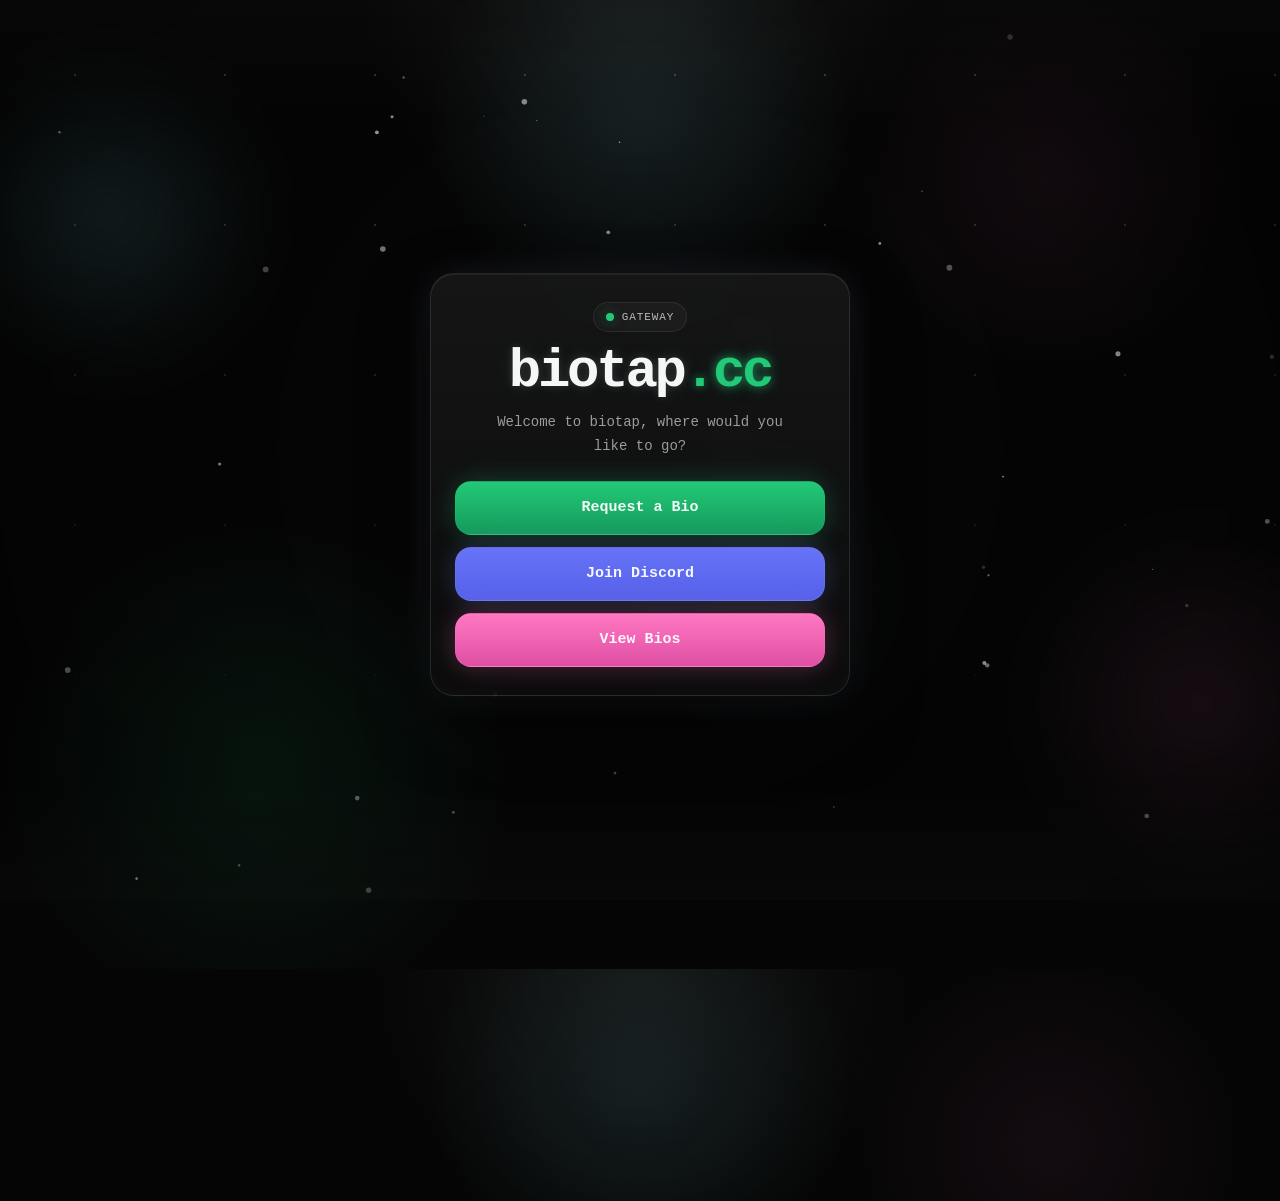
==== commit 14625e5f: "Add files via upload" ====
--- a/index.html
+++ b/index.html
@@ -938,7 +938,7 @@
         <div class="brand">
             <span class="brand-dot"></span>
             Biotap
-            <span class="brand-tooltip">Total users: <span class="brand-tooltip-value">5</span></span>
+            <span class="brand-tooltip">Total users: <span class="brand-tooltip-value">8</span></span>
         </div>
 
         <section class="gateway" id="gateway">
@@ -1000,6 +1000,9 @@
                     <a class="bio-link" href="https://biotap.cc/fent">biotap.cc/<span class="bio-link-accent">fent</span></a>
                     <a class="bio-link" href="https://biotap.cc/cloakzu">biotap.cc/<span class="bio-link-accent">cloakzu</span></a>
                     <a class="bio-link" href="https://biotap.cc/rna">biotap.cc/<span class="bio-link-accent">rna</span></a>
+                    <a class="bio-link" href="https://biotap.cc/master">biotap.cc/<span class="bio-link-accent">master</span></a>
+                    <a class="bio-link" href="https://biotap.cc/burddyy">biotap.cc/<span class="bio-link-accent">burddyy</span></a>
+                    <a class="bio-link" href="https://biotap.cc/fold">biotap.cc/<span class="bio-link-accent">fold</span></a>
                 </div>
                 <button class="cta bios-back" id="back-to-home" type="button">Back to Home Page</button>
             </div>
